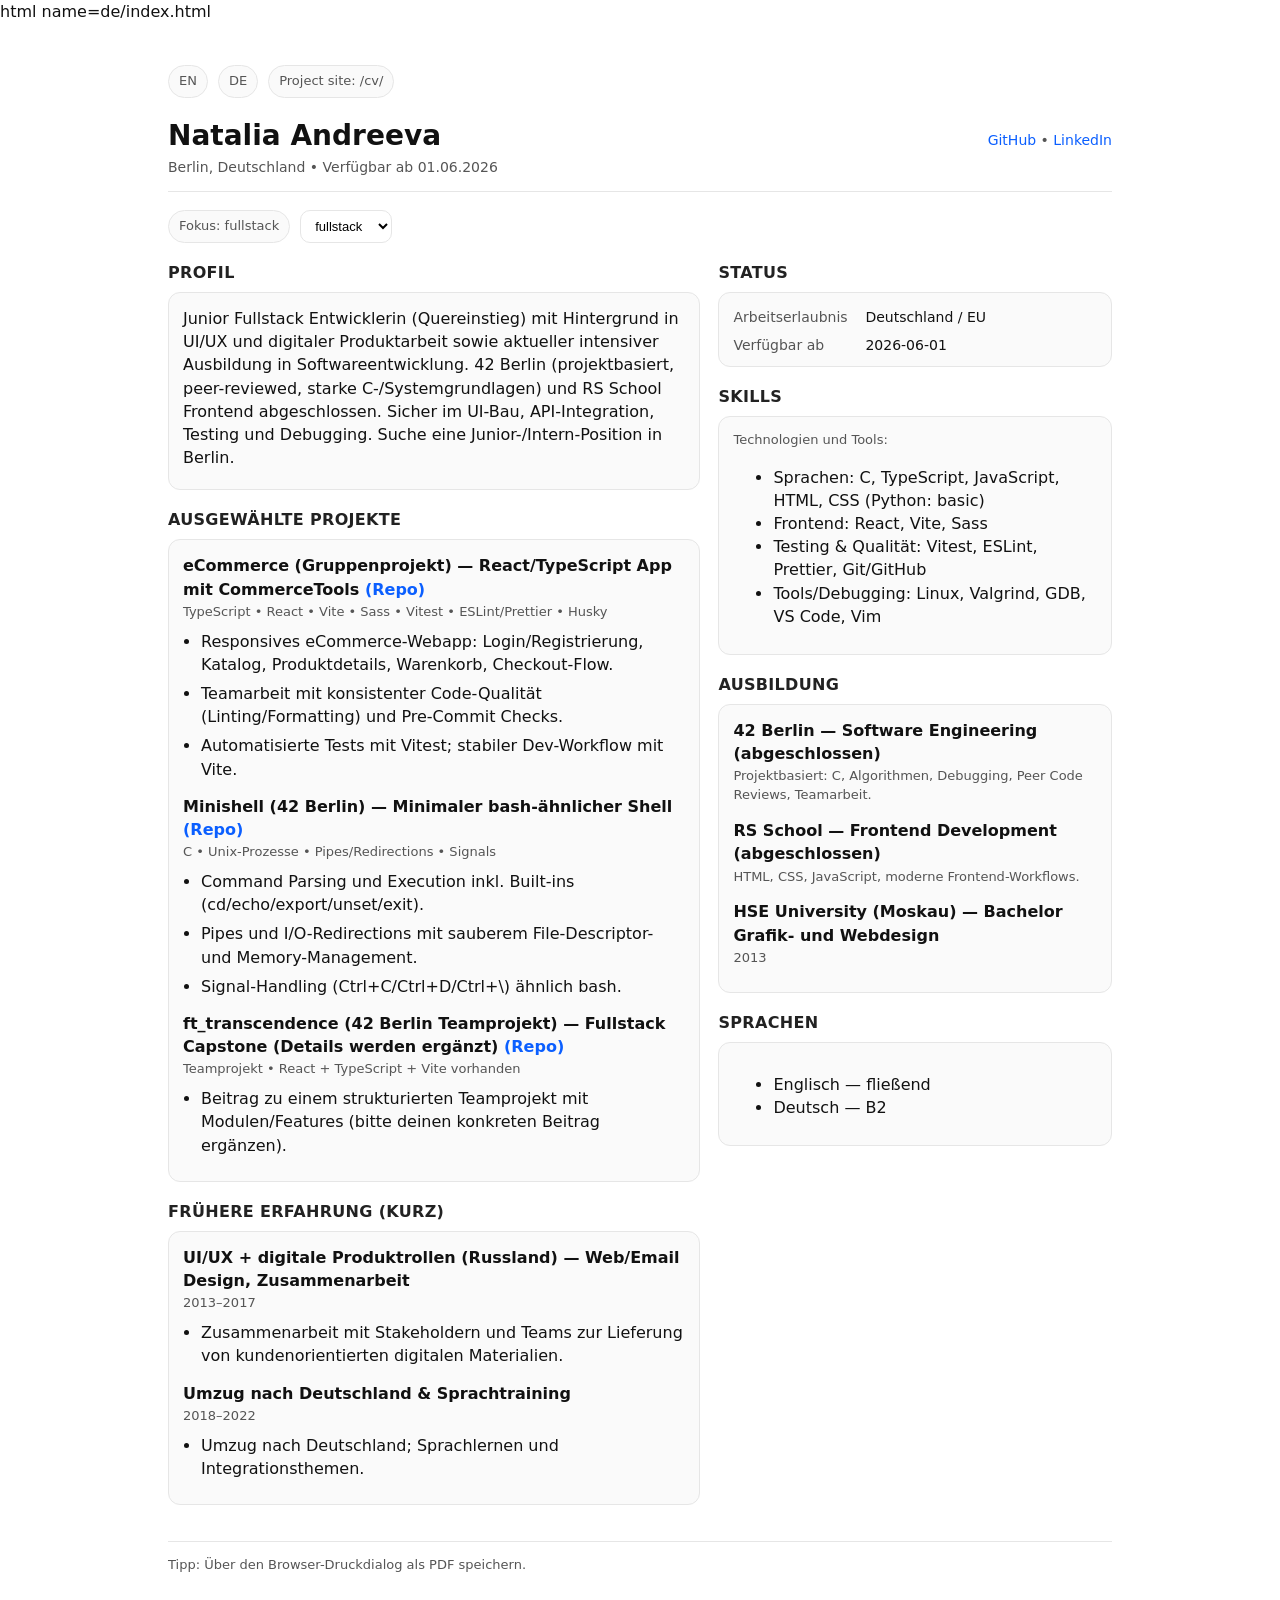
==== de/index.html @ 399584ed "add: structure and content" ====
html name=de/index.html
<!DOCTYPE html>
<html lang="de" data-cv-json="../assets/cv.de.json">
<head>
  <meta charset="UTF-8" />
  <meta name="viewport" content="width=device-width,initial-scale=1" />
  <title>Natalia Andreeva — Lebenslauf</title>
  <link rel="stylesheet" href="../assets/styles.css" />
  <script defer src="../assets/render.js"></script>
</head>
<body>
  <main class="container">
    <div class="toolbar">
      <a class="badge" href="/cv/en/">EN</a>
      <a class="badge" href="/cv/de/">DE</a>
      <span class="badge">Project site: /cv/</span>
    </div>
    <div id="app"></div>
  </main>
</body>
</html>
---- assets/styles.css ----
:root {
  --fg: #111;
  --muted: #555;
  --bg: #fff;
  --card: #fafafa;
  --border: #e6e6e6;
  --accent: #0b5fff;
}

* { box-sizing: border-box; }
html, body { margin: 0; padding: 0; background: var(--bg); color: var(--fg); }
body { font-family: ui-sans-serif, system-ui, -apple-system, Segoe UI, Roboto, Arial, "Noto Sans", "Liberation Sans", sans-serif; line-height: 1.45; }

a { color: var(--accent); text-decoration: none; }
a:hover { text-decoration: underline; }

.container { max-width: 980px; margin: 0 auto; padding: 28px 18px; }

.header {
  display: flex; flex-wrap: wrap; gap: 14px;
  align-items: baseline; justify-content: space-between;
  border-bottom: 1px solid var(--border);
  padding-bottom: 14px; margin-bottom: 18px;
}
.header h1 { font-size: 28px; margin: 0; }
.header .meta { color: var(--muted); font-size: 14px; }

.toolbar {
  display: flex; flex-wrap: wrap; gap: 10px;
  margin: 14px 0 18px;
}
.badge {
  display: inline-block;
  border: 1px solid var(--border);
  background: var(--card);
  padding: 6px 10px;
  border-radius: 999px;
  font-size: 13px;
  color: var(--muted);
}
.select {
  border: 1px solid var(--border);
  background: var(--bg);
  padding: 6px 10px;
  border-radius: 10px;
  font-size: 13px;
}

.grid { display: grid; grid-template-columns: 1.15fr 0.85fr; gap: 18px; }
@media (max-width: 860px) { .grid { grid-template-columns: 1fr; } }

.section { margin: 0 0 18px; }
.section h2 { margin: 0 0 8px; font-size: 16px; letter-spacing: 0.02em; text-transform: uppercase; color: #222; }
.section p { margin: 0 0 10px; }

.card {
  border: 1px solid var(--border);
  background: var(--card);
  border-radius: 12px;
  padding: 14px 14px 10px;
}

.item { margin: 0 0 14px; }
.item .title { font-weight: 650; }
.item .sub { color: var(--muted); font-size: 13px; margin-top: 2px; }
.item ul { margin: 8px 0 0 18px; padding: 0; }
.item li { margin: 0 0 6px; }

.small { font-size: 13px; color: var(--muted); }
.kv { display: grid; grid-template-columns: 120px 1fr; gap: 8px 12px; font-size: 14px; }
.kv div:nth-child(odd) { color: var(--muted); }

.footer {
  border-top: 1px solid var(--border);
  margin-top: 18px; padding-top: 14px;
  color: var(--muted); font-size: 13px;
}

/* Print */
@media print {
  .toolbar, .footer .print-hint { display: none !important; }
  a { color: #000; text-decoration: none; }
  .container { max-width: none; padding: 0; }
  .card { border: 0; background: #fff; padding: 0; }
  .header { border-bottom: 1px solid #ccc; }
}
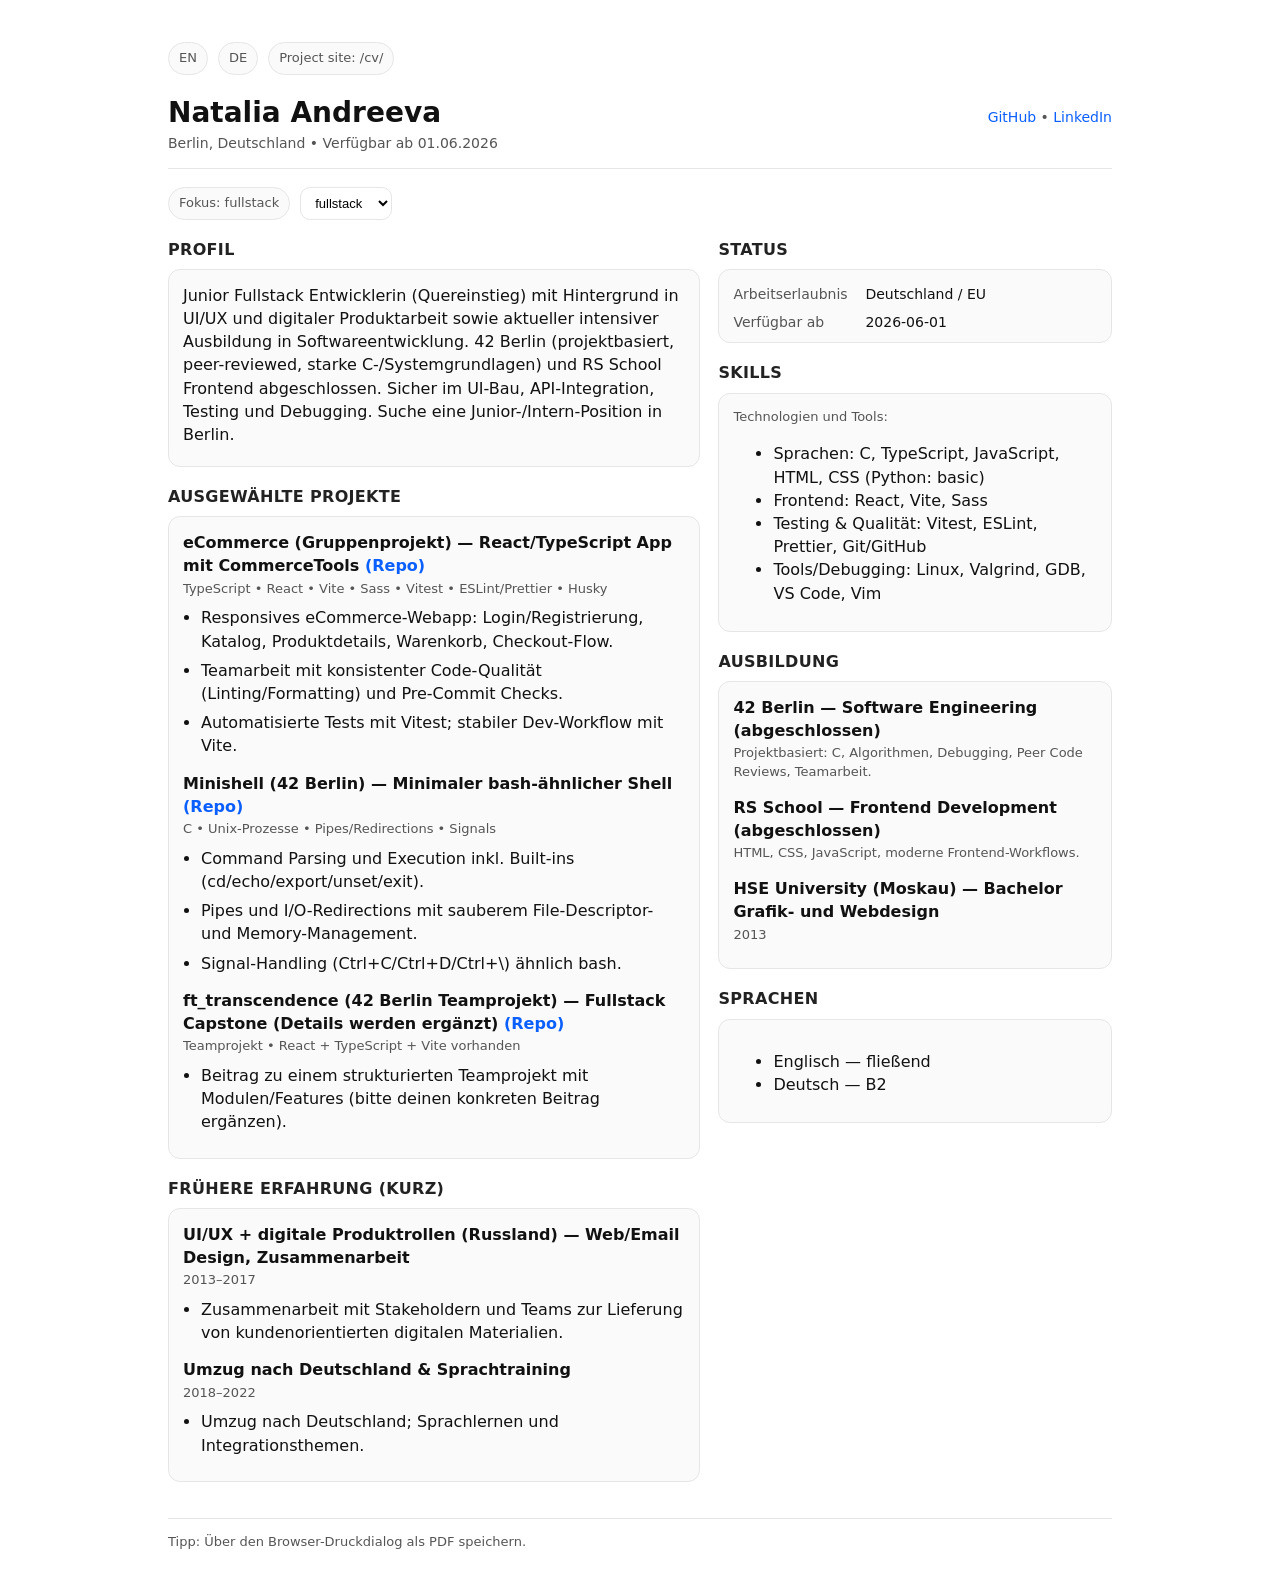
==== commit 021b6e5c: "fix: address" ====
--- a/de/index.html
+++ b/de/index.html
@@ -1,4 +1,3 @@
-html name=de/index.html
 <!DOCTYPE html>
 <html lang="de" data-cv-json="../assets/cv.de.json">
 <head>
@@ -11,8 +10,8 @@
 <body>
   <main class="container">
     <div class="toolbar">
-      <a class="badge" href="/cv/en/">EN</a>
-      <a class="badge" href="/cv/de/">DE</a>
+      <a class="badge" href="/en/">EN</a>
+      <a class="badge" href="/de/">DE</a>
       <span class="badge">Project site: /cv/</span>
     </div>
     <div id="app"></div>
